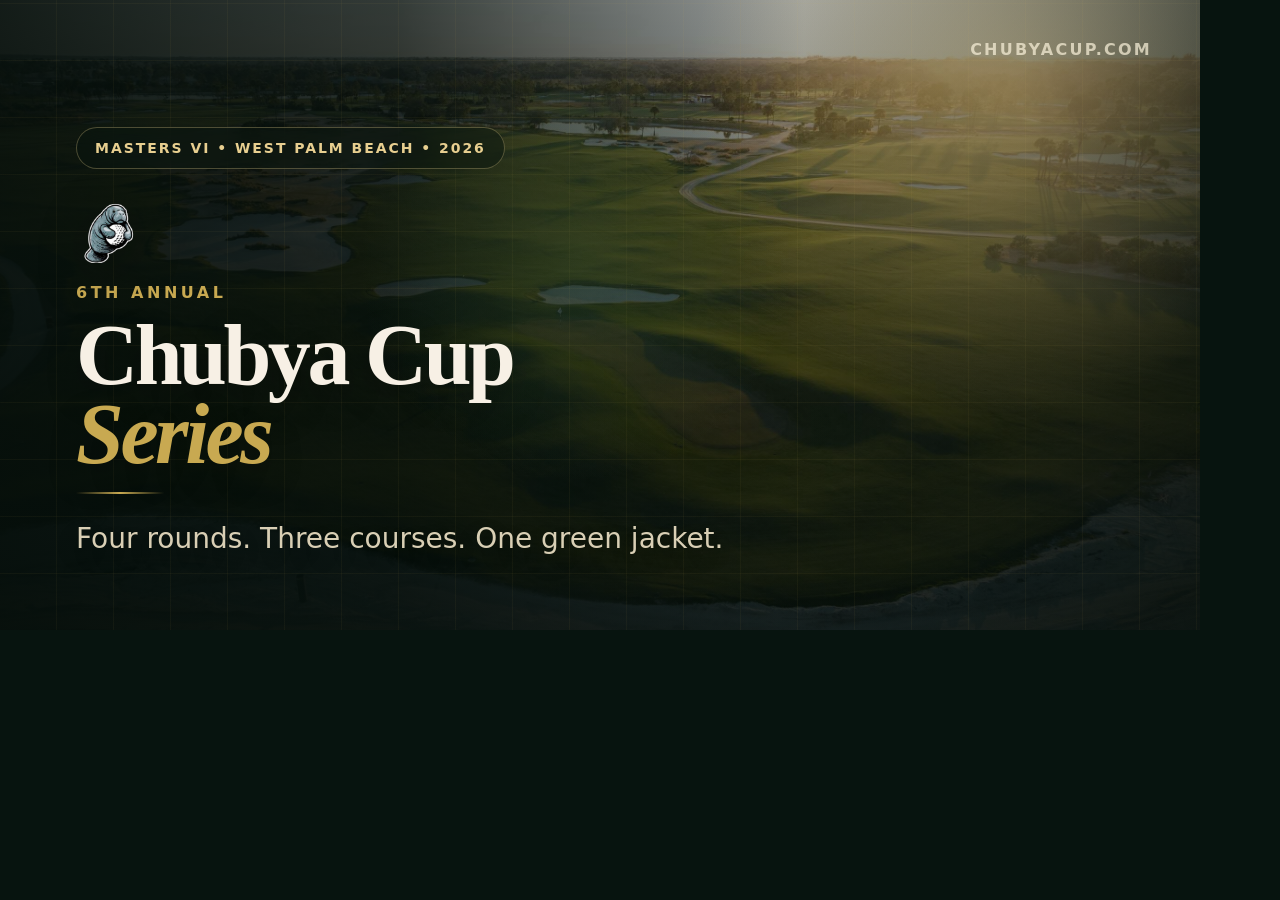
==== social-preview.html @ cb514b6b "Add social preview image metadata" ====
<!DOCTYPE html>
<html lang="en">
<head>
  <meta charset="UTF-8" />
  <meta name="viewport" content="width=device-width, initial-scale=1.0" />
  <title>Chubya Cup Social Preview</title>
  <style>
    :root {
      --green-900: #07140f;
      --green-800: #0d2017;
      --green-700: #143123;
      --gold-500: #c8a951;
      --gold-300: #e8cf90;
      --gold-100: #f8f0d8;
      --text-primary: #f7f0e5;
      --text-secondary: #d9cfb5;
    }

    * {
      box-sizing: border-box;
      margin: 0;
      padding: 0;
    }

    body {
      width: 1200px;
      height: 630px;
      overflow: hidden;
      font-family: Georgia, serif;
      background: var(--green-900);
      color: var(--text-primary);
    }

    .frame {
      position: relative;
      width: 100%;
      height: 100%;
      overflow: hidden;
      background:
        linear-gradient(90deg, rgba(5, 14, 10, 0.92) 0%, rgba(5, 14, 10, 0.76) 33%, rgba(5, 14, 10, 0.24) 67%, rgba(5, 14, 10, 0.72) 100%),
        linear-gradient(180deg, rgba(5, 14, 10, 0.2) 0%, rgba(5, 14, 10, 0.82) 100%),
        url('images/apogee north.jpeg') center center / cover no-repeat;
    }

    .frame::before {
      content: "";
      position: absolute;
      inset: 0;
      background-image:
        repeating-linear-gradient(0deg, transparent, transparent 56px, rgba(200, 169, 81, 0.05) 56px, rgba(200, 169, 81, 0.05) 57px),
        repeating-linear-gradient(90deg, transparent, transparent 56px, rgba(200, 169, 81, 0.05) 56px, rgba(200, 169, 81, 0.05) 57px);
    }

    .sunwash {
      position: absolute;
      inset: 0;
      background:
        radial-gradient(circle at 84% 15%, rgba(247, 214, 133, 0.34) 0%, transparent 28%),
        radial-gradient(circle at 48% 42%, rgba(98, 148, 84, 0.18) 0%, transparent 30%);
    }

    .content {
      position: relative;
      z-index: 1;
      display: flex;
      flex-direction: column;
      justify-content: flex-end;
      align-items: flex-start;
      width: 100%;
      height: 100%;
      padding: 68px 76px 72px;
    }

    .kicker {
      display: inline-flex;
      align-items: center;
      gap: 12px;
      margin-bottom: 28px;
      padding: 12px 18px;
      border-radius: 999px;
      border: 1px solid rgba(232, 207, 144, 0.3);
      background: rgba(7, 20, 15, 0.46);
      color: var(--gold-300);
      font-family: system-ui, -apple-system, BlinkMacSystemFont, "Segoe UI", sans-serif;
      font-size: 14px;
      font-weight: 700;
      letter-spacing: 0.14em;
      text-transform: uppercase;
      backdrop-filter: blur(10px);
    }

    .mark {
      width: 68px;
      height: 68px;
      margin-bottom: 18px;
      object-fit: contain;
      filter: drop-shadow(0 12px 24px rgba(0, 0, 0, 0.3));
    }

    .eyebrow {
      margin-bottom: 14px;
      color: var(--gold-500);
      font-family: system-ui, -apple-system, BlinkMacSystemFont, "Segoe UI", sans-serif;
      font-size: 16px;
      font-weight: 700;
      letter-spacing: 0.22em;
      text-transform: uppercase;
    }

    h1 {
      max-width: 650px;
      margin-bottom: 18px;
      font-size: 86px;
      line-height: 0.92;
      letter-spacing: -0.04em;
      text-shadow: 0 14px 34px rgba(0, 0, 0, 0.28);
    }

    h1 span {
      display: block;
      color: var(--gold-500);
      font-style: italic;
    }

    .divider {
      width: 88px;
      height: 2px;
      margin-bottom: 26px;
      background: linear-gradient(90deg, transparent, var(--gold-500), transparent);
    }

    .subtitle {
      max-width: 680px;
      color: var(--text-secondary);
      font-family: system-ui, -apple-system, BlinkMacSystemFont, "Segoe UI", sans-serif;
      font-size: 28px;
      line-height: 1.35;
      text-shadow: 0 10px 24px rgba(0, 0, 0, 0.22);
    }

    .corner {
      position: absolute;
      top: 40px;
      right: 48px;
      color: rgba(248, 240, 216, 0.72);
      font-family: system-ui, -apple-system, BlinkMacSystemFont, "Segoe UI", sans-serif;
      font-size: 16px;
      font-weight: 600;
      letter-spacing: 0.14em;
      text-transform: uppercase;
    }
  </style>
</head>
<body>
  <div class="frame">
    <div class="sunwash"></div>
    <div class="corner">chubyacup.com</div>
    <div class="content">
      <div class="kicker">Masters VI • West Palm Beach • 2026</div>
      <img class="mark" src="images/manatee-logo.png" alt="Chubya Cup mark" />
      <div class="eyebrow">6th Annual</div>
      <h1>Chubya Cup <span>Series</span></h1>
      <div class="divider"></div>
      <div class="subtitle">Four rounds. Three courses. One green jacket.</div>
    </div>
  </div>
</body>
</html>
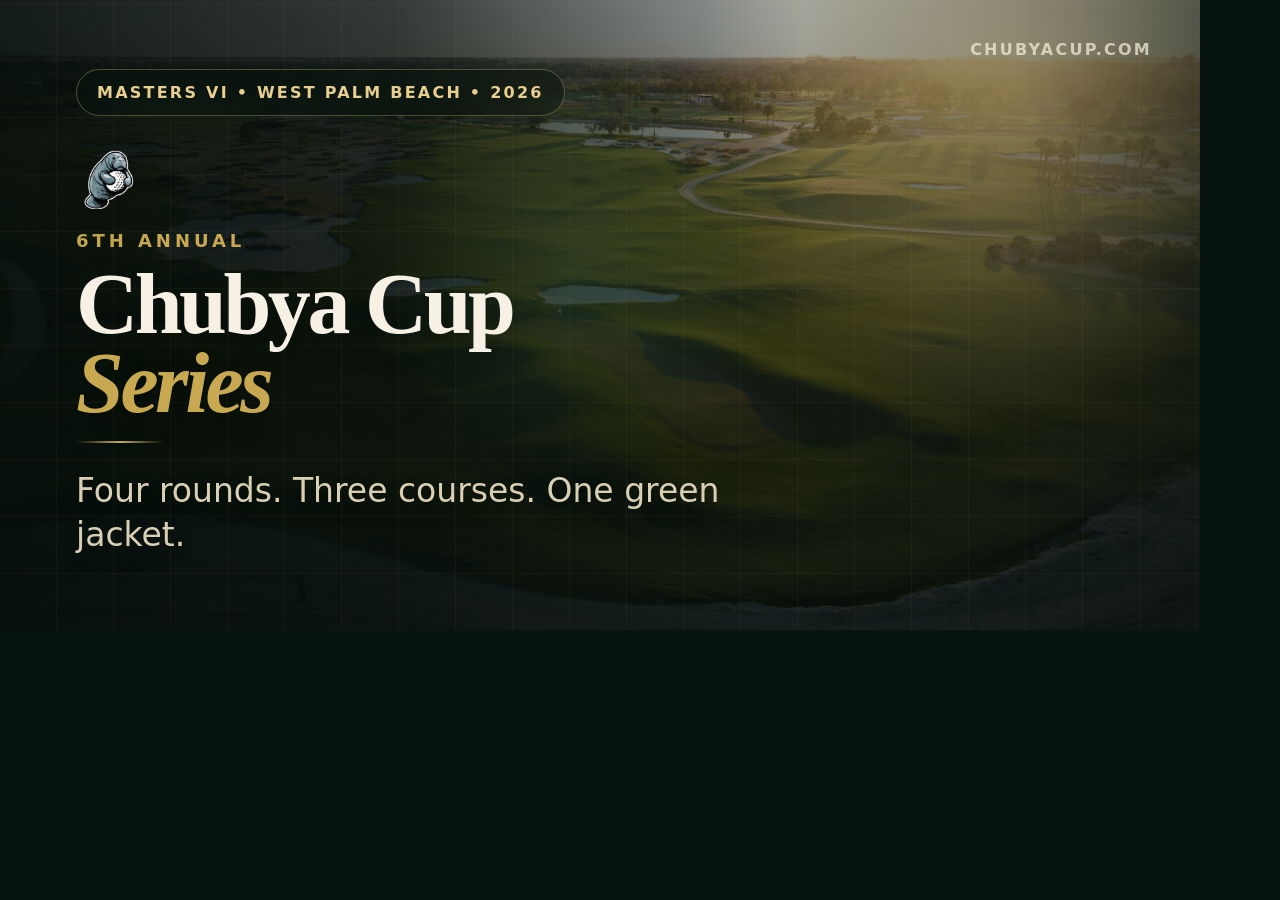
==== commit 77fff880: "Improve social preview mobile legibility" ====
--- a/social-preview.html
+++ b/social-preview.html
@@ -76,13 +76,13 @@
       align-items: center;
       gap: 12px;
       margin-bottom: 28px;
-      padding: 12px 18px;
+      padding: 13px 20px;
       border-radius: 999px;
       border: 1px solid rgba(232, 207, 144, 0.3);
       background: rgba(7, 20, 15, 0.46);
       color: var(--gold-300);
       font-family: system-ui, -apple-system, BlinkMacSystemFont, "Segoe UI", sans-serif;
-      font-size: 14px;
+      font-size: 16px;
       font-weight: 700;
       letter-spacing: 0.14em;
       text-transform: uppercase;
@@ -101,7 +101,7 @@
       margin-bottom: 14px;
       color: var(--gold-500);
       font-family: system-ui, -apple-system, BlinkMacSystemFont, "Segoe UI", sans-serif;
-      font-size: 16px;
+      font-size: 18px;
       font-weight: 700;
       letter-spacing: 0.22em;
       text-transform: uppercase;
@@ -133,7 +133,7 @@
       max-width: 680px;
       color: var(--text-secondary);
       font-family: system-ui, -apple-system, BlinkMacSystemFont, "Segoe UI", sans-serif;
-      font-size: 28px;
+      font-size: 33px;
       line-height: 1.35;
       text-shadow: 0 10px 24px rgba(0, 0, 0, 0.22);
     }
